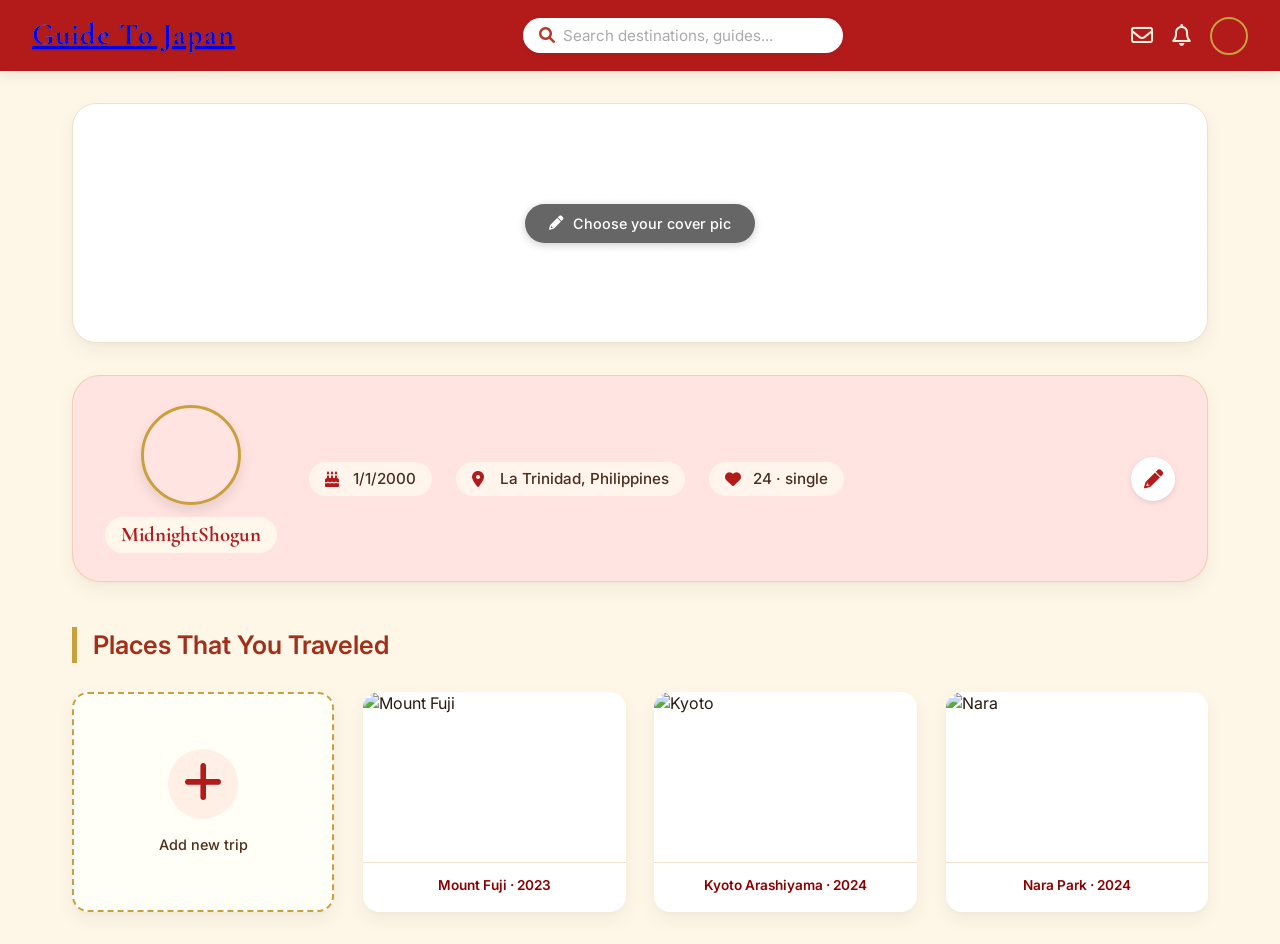
==== profile.html @ 725c7c7e "Add files via upload" ====
<!DOCTYPE html>
<html lang="en">
<head>
    <meta charset="UTF-8">
    <meta name="viewport" content="width=device-width, initial-scale=1.0, user-scalable=yes">
    <title>Profile - Guide To Japan</title>
    <link rel="stylesheet" href="https://cdnjs.cloudflare.com/ajax/libs/font-awesome/6.0.0-beta3/css/all.min.css">
    <link href="https://fonts.googleapis.com/css2?family=Cormorant+Garamond:wght@600;700&family=Inter:opsz,wght@14..32,300;14..32,400;14..32,500;14..32,600&display=swap" rel="stylesheet">
    <link rel="stylesheet" href="profilestyle.css">
</head>
<body>

<header class="navbar">
    <div class="logo-area">
        <span class="logo-text"><a href="index.html">Guide To Japan</a></span>
    </div>
    <div class="search-bar">
        <span class="search-icon"><i class="fas fa-search"></i></span>
        <input type="text" placeholder="Search destinations, guides...">
    </div>
    <div class="nav-utils">
        <button class="icon-btn" aria-label="Messages"><i class="far fa-envelope"></i></button>
        <button class="icon-btn" aria-label="Notifications"><i class="far fa-bell"></i></button>
        <div class="user-avatar-small" title="MidnightShogun"></div>
    </div>
</header>

<main class="profile-main">
    <section class="cover-section">
        <div class="cover-placeholder">
            <button class="edit-cover-btn"><i class="fas fa-pencil-alt"></i> Choose your cover pic</button>
        </div>
    </section>

    <section class="profile-info-card">
        <div class="info-content">
            <div class="user-identity">
                <div class="profile-avatar-large"></div>
                <div class="user-name-tag">MidnightShogun</div>
            </div>
            <div class="user-stats">
                <p><i class="fas fa-cake-candles"></i> 1/1/2000</p>
                <p><i class="fas fa-location-dot"></i> La Trinidad, Philippines</p>
                <p><i class="fas fa-heart"></i> 24 · single</p>
            </div>
            <div class="edit-action">
                <button class="edit-icon-btn" aria-label="Edit profile"><i class="fas fa-pencil-alt"></i></button>
            </div>
        </div>
    </section>

    <section class="travel-history">
        <h3 class="section-title">Places That You Traveled</h3>
        <div class="travel-gallery">
            <div class="add-trip-card">
                <div class="plus-icon"><i class="fas fa-plus"></i></div>
                <p>Add new trip</p>
            </div>
            <div class="travel-card">
                <img src="https://cdn.pixabay.com/photo/2017/01/16/19/54/mount-fuji-1985068_640.jpg" alt="Mount Fuji">
                <div class="travel-label">Mount Fuji · 2023</div>
            </div>
            <div class="travel-card">
                <img src="https://cdn.pixabay.com/photo/2016/10/07/13/37/kyoto-1721525_640.jpg" alt="Kyoto">
                <div class="travel-label">Kyoto Arashiyama · 2024</div>
            </div>
            <div class="travel-card">
                <img src="https://cdn.pixabay.com/photo/2015/12/06/09/15/nara-1079157_640.jpg" alt="Nara">
                <div class="travel-label">Nara Park · 2024</div>
            </div>
        </div>
    </section>
</main>

</body>
</html>
---- profilestyle.css ----
* {
    margin: 0;
    padding: 0;
    box-sizing: border-box;
}

body {
    font-family: 'Inter', sans-serif;
    background: #fef7e8;
    color: #2c1b0f;
    line-height: 1.4;
}

:root {
    --crimson: #b31b1b;
    --deep-crimson: #8b0000;
    --gold: #c9a03d;
    --light-gold: #e7c97e;
    --charcoal: #2b2b2b;
    --cream: #fffaf2;
    --border-radius-card: 16px;
    --shadow-sm: 0 8px 20px rgba(0,0,0,0.05), 0 2px 4px rgba(0,0,0,0.02);
    --shadow-hover: 0 16px 28px rgba(0,0,0,0.1);
}

.navbar {
    background: var(--crimson);
    padding: 0.9rem 2rem;
    display: flex;
    align-items: center;
    justify-content: space-between;
    flex-wrap: wrap;
    gap: 1rem;
    box-shadow: 0 4px 12px rgba(0,0,0,0.08);
    position: sticky;
    top: 0;
    z-index: 100;
}

.logo-area .logo-text {
    font-family: 'Cormorant Garamond', serif;
    font-size: 1.9rem;
    font-weight: 700;
    color: var(--gold);
    letter-spacing: 1px;
    text-shadow: 1px 1px 0 rgba(0,0,0,0.2);
    background: linear-gradient(135deg, #f7e05e, #d4af37);
    background-clip: text;
    -webkit-background-clip: text;
    color: var(--gold);
    text-shadow: 0 1px 2px rgba(0,0,0,0.2);
}

.search-bar {
    background: white;
    border-radius: 60px;
    padding: 0.4rem 1rem;
    display: flex;
    align-items: center;
    gap: 8px;
    width: 320px;
    max-width: 45%;
    box-shadow: 0 2px 6px rgba(0,0,0,0.05);
    transition: all 0.2s;
}

.search-bar:focus-within {
    box-shadow: 0 0 0 2px var(--gold), 0 2px 8px rgba(0,0,0,0.1);
}

.search-icon {
    color: #b33b2a;
    font-size: 1rem;
}

.search-bar input {
    border: none;
    outline: none;
    font-size: 0.95rem;
    width: 100%;
    background: transparent;
    font-family: 'Inter', sans-serif;
}

.search-bar input::placeholder {
    color: #aaa;
    font-weight: 400;
}

.nav-utils {
    display: flex;
    align-items: center;
    gap: 1.2rem;
}

.icon-btn {
    background: transparent;
    border: none;
    font-size: 1.35rem;
    color: #fff3e0;
    cursor: pointer;
    transition: transform 0.1s, color 0.2s;
    display: flex;
    align-items: center;
    justify-content: center;
}

.icon-btn:hover {
    color: var(--gold);
    transform: scale(1.05);
}

.user-avatar-small {
    width: 38px;
    height: 38px;
    background: url('https://randomuser.me/api/portraits/men/32.jpg') center/cover;
    border-radius: 50%;
    border: 2px solid var(--gold);
    transition: 0.2s;
    cursor: pointer;
}

.user-avatar-small:hover {
    border-color: white;
    transform: scale(1.02);
}

.profile-main {
    max-width: 1200px;
    margin: 2rem auto;
    padding: 0 2rem;
}

.cover-section {
    margin-bottom: 2rem;
}

.cover-placeholder {
    background: white;
    border-radius: 24px;
    min-height: 240px;
    display: flex;
    align-items: center;
    justify-content: center;
    box-shadow: var(--shadow-sm);
    border: 1px solid #f0e0ce;
    background-image: radial-gradient(circle at 25% 40%, rgba(201,160,61,0.05) 2%, transparent 2.5%);
    background-size: 28px 28px;
}

.edit-cover-btn {
    background: rgba(0,0,0,0.6);
    backdrop-filter: blur(4px);
    border: none;
    padding: 0.7rem 1.5rem;
    border-radius: 40px;
    font-family: 'Inter', sans-serif;
    font-weight: 500;
    font-size: 0.9rem;
    color: white;
    display: inline-flex;
    align-items: center;
    gap: 10px;
    cursor: pointer;
    transition: all 0.2s;
    box-shadow: 0 2px 8px rgba(0,0,0,0.2);
}

.edit-cover-btn i {
    font-size: 0.9rem;
}

.edit-cover-btn:hover {
    background: var(--crimson);
    transform: scale(1.02);
}

.profile-info-card {
    background: #ffe4e1; 
    border-radius: 28px;
    padding: 1.8rem 2rem;
    margin-bottom: 2.8rem;
    box-shadow: var(--shadow-sm);
    border: 1px solid rgba(201,160,61,0.3);
}

.info-content {
    display: flex;
    flex-wrap: wrap;
    align-items: center;
    gap: 2rem;
    justify-content: space-between;
}

.user-identity {
    display: flex;
    flex-direction: column;
    align-items: center;
    min-width: 110px;
}

.profile-avatar-large {
    width: 100px;
    height: 100px;
    border-radius: 50%;
    background: url('https://randomuser.me/api/portraits/men/32.jpg') center/cover;
    border: 3px solid var(--gold);
    margin-bottom: 0.75rem;
    box-shadow: 0 6px 14px rgba(0,0,0,0.1);
}

.user-name-tag {
    font-family: 'Cormorant Garamond', serif;
    font-size: 1.3rem;
    font-weight: 700;
    color: var(--crimson);
    background: rgba(255,255,240,0.7);
    padding: 0.2rem 1rem;
    border-radius: 60px;
}

.user-stats {
    flex: 1;
    display: flex;
    flex-wrap: wrap;
    gap: 1.5rem;
    font-size: 0.95rem;
    font-weight: 500;
    color: #4a2f1f;
}

.user-stats p {
    display: flex;
    align-items: center;
    gap: 8px;
    background: rgba(255,250,240,0.8);
    padding: 0.4rem 1rem;
    border-radius: 40px;
}

.user-stats i {
    color: var(--crimson);
    width: 20px;
    font-size: 1rem;
}

.edit-action {
    margin-left: auto;
}

.edit-icon-btn {
    background: white;
    border: none;
    width: 44px;
    height: 44px;
    border-radius: 50%;
    display: flex;
    align-items: center;
    justify-content: center;
    cursor: pointer;
    font-size: 1.2rem;
    color: var(--crimson);
    transition: 0.2s;
    box-shadow: 0 2px 6px rgba(0,0,0,0.1);
}

.edit-icon-btn:hover {
    background: var(--gold);
    color: white;
    transform: rotate(15deg);
}

.travel-history {
    margin-top: 1rem;
}

.section-title {
    font-size: 1.6rem;
    font-weight: 600;
    color: #a1301a;
    border-left: 5px solid var(--gold);
    padding-left: 1rem;
    margin-bottom: 1.8rem;
}

.travel-gallery {
    display: grid;
    grid-template-columns: repeat(auto-fill, minmax(230px, 1fr));
    gap: 1.8rem;
}

.add-trip-card {
    background: white;
    border-radius: var(--border-radius-card);
    box-shadow: var(--shadow-sm);
    min-height: 220px;
    display: flex;
    flex-direction: column;
    align-items: center;
    justify-content: center;
    gap: 1rem;
    cursor: pointer;
    transition: all 0.2s;
    border: 2px dashed var(--gold);
    background: #fffef7;
}

.add-trip-card:hover {
    border: 2px solid var(--crimson);
    background: #fff9ef;
    transform: translateY(-4px);
}

.plus-icon {
    font-size: 2.8rem;
    color: var(--crimson);
    background: #ffefe5;
    width: 70px;
    height: 70px;
    display: flex;
    align-items: center;
    justify-content: center;
    border-radius: 50%;
    transition: 0.2s;
}

.add-trip-card:hover .plus-icon {
    background: var(--crimson);
    color: white;
}

.add-trip-card p {
    font-weight: 500;
    color: #4f2f1a;
    font-size: 0.9rem;
}

.travel-card {
    background: white;
    border-radius: var(--border-radius-card);
    overflow: hidden;
    box-shadow: var(--shadow-sm);
    transition: all 0.25s;
    cursor: pointer;
}

.travel-card:hover {
    transform: translateY(-5px);
    box-shadow: var(--shadow-hover);
}

.travel-card img {
    width: 100%;
    height: 170px;
    object-fit: cover;
    display: block;
}

.travel-label {
    padding: 0.8rem;
    text-align: center;
    font-weight: 600;
    color: var(--deep-crimson);
    border-top: 1px solid #f0e0ce;
    font-size: 0.85rem;
}

@media (max-width: 780px) {
    .profile-main {
        padding: 0 1.2rem;
    }
    .info-content {
        flex-direction: column;
        text-align: center;
    }
    .user-stats {
        justify-content: center;
    }
    .edit-action {
        margin-left: 0;
    }
    .cover-placeholder {
        min-height: 160px;
    }
}

@media (max-width: 550px) {
    .navbar {
        flex-direction: column;
        align-items: stretch;
    }
    .search-bar {
        max-width: 100%;
        width: auto;
    }
    .nav-utils {
        justify-content: flex-end;
    }
    .travel-gallery {
        grid-template-columns: 1fr 1fr;
        gap: 1rem;
    }
}
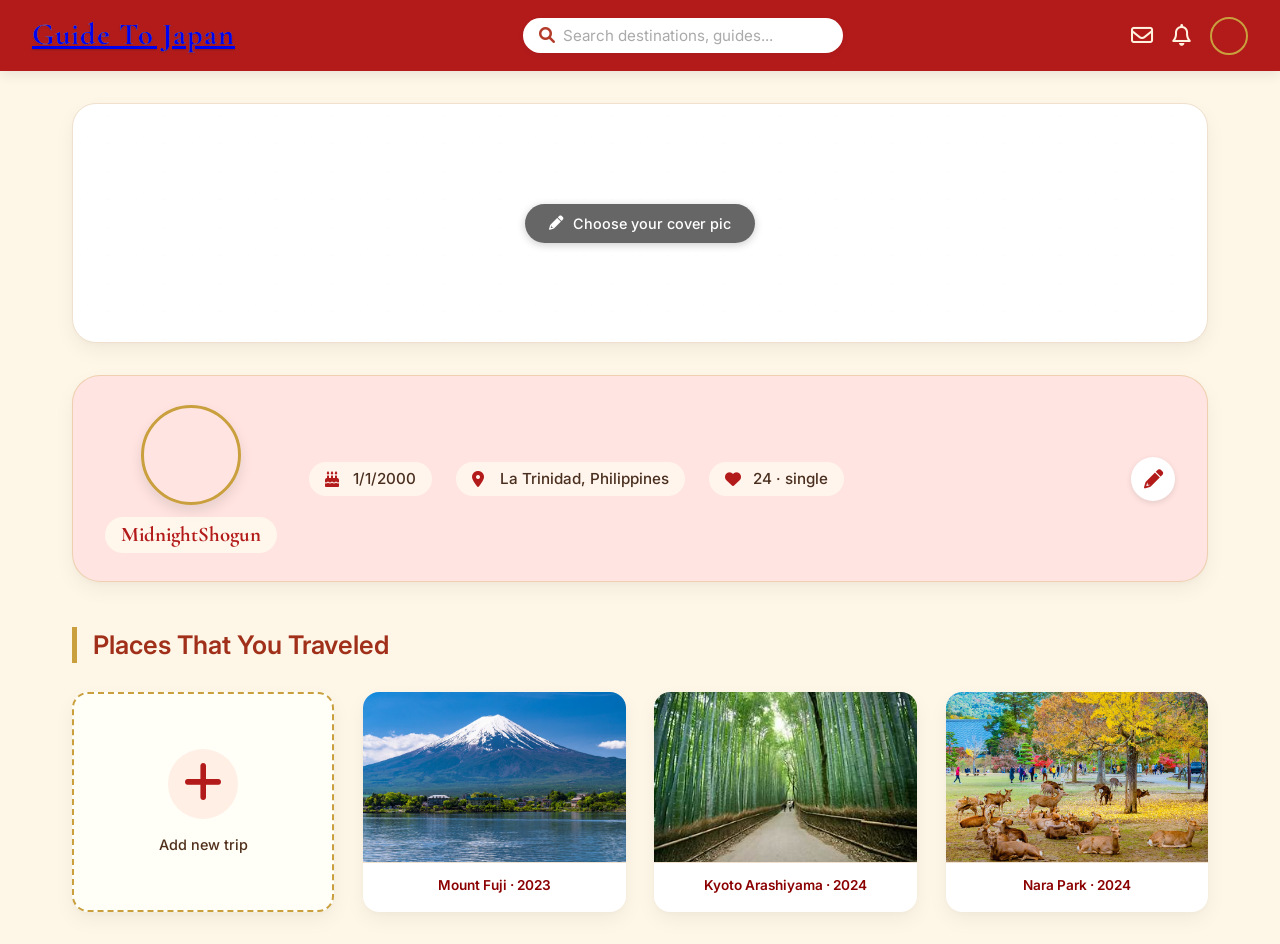
==== commit b126bec5: "Update profile.html" ====
--- a/profile.html
+++ b/profile.html
@@ -57,15 +57,15 @@
                 <p>Add new trip</p>
             </div>
             <div class="travel-card">
-                <img src="https://cdn.pixabay.com/photo/2017/01/16/19/54/mount-fuji-1985068_640.jpg" alt="Mount Fuji">
+                <img src="Fuji.avif" alt="Mount Fuji">
                 <div class="travel-label">Mount Fuji · 2023</div>
             </div>
             <div class="travel-card">
-                <img src="https://cdn.pixabay.com/photo/2016/10/07/13/37/kyoto-1721525_640.jpg" alt="Kyoto">
+                <img src="Arashiyama.jpg" alt="Kyoto">
                 <div class="travel-label">Kyoto Arashiyama · 2024</div>
             </div>
             <div class="travel-card">
-                <img src="https://cdn.pixabay.com/photo/2015/12/06/09/15/nara-1079157_640.jpg" alt="Nara">
+                <img src="Nara.jpg" alt="Nara">
                 <div class="travel-label">Nara Park · 2024</div>
             </div>
         </div>
@@ -73,4 +73,4 @@
 </main>
 
 </body>
-</html>+</html>
